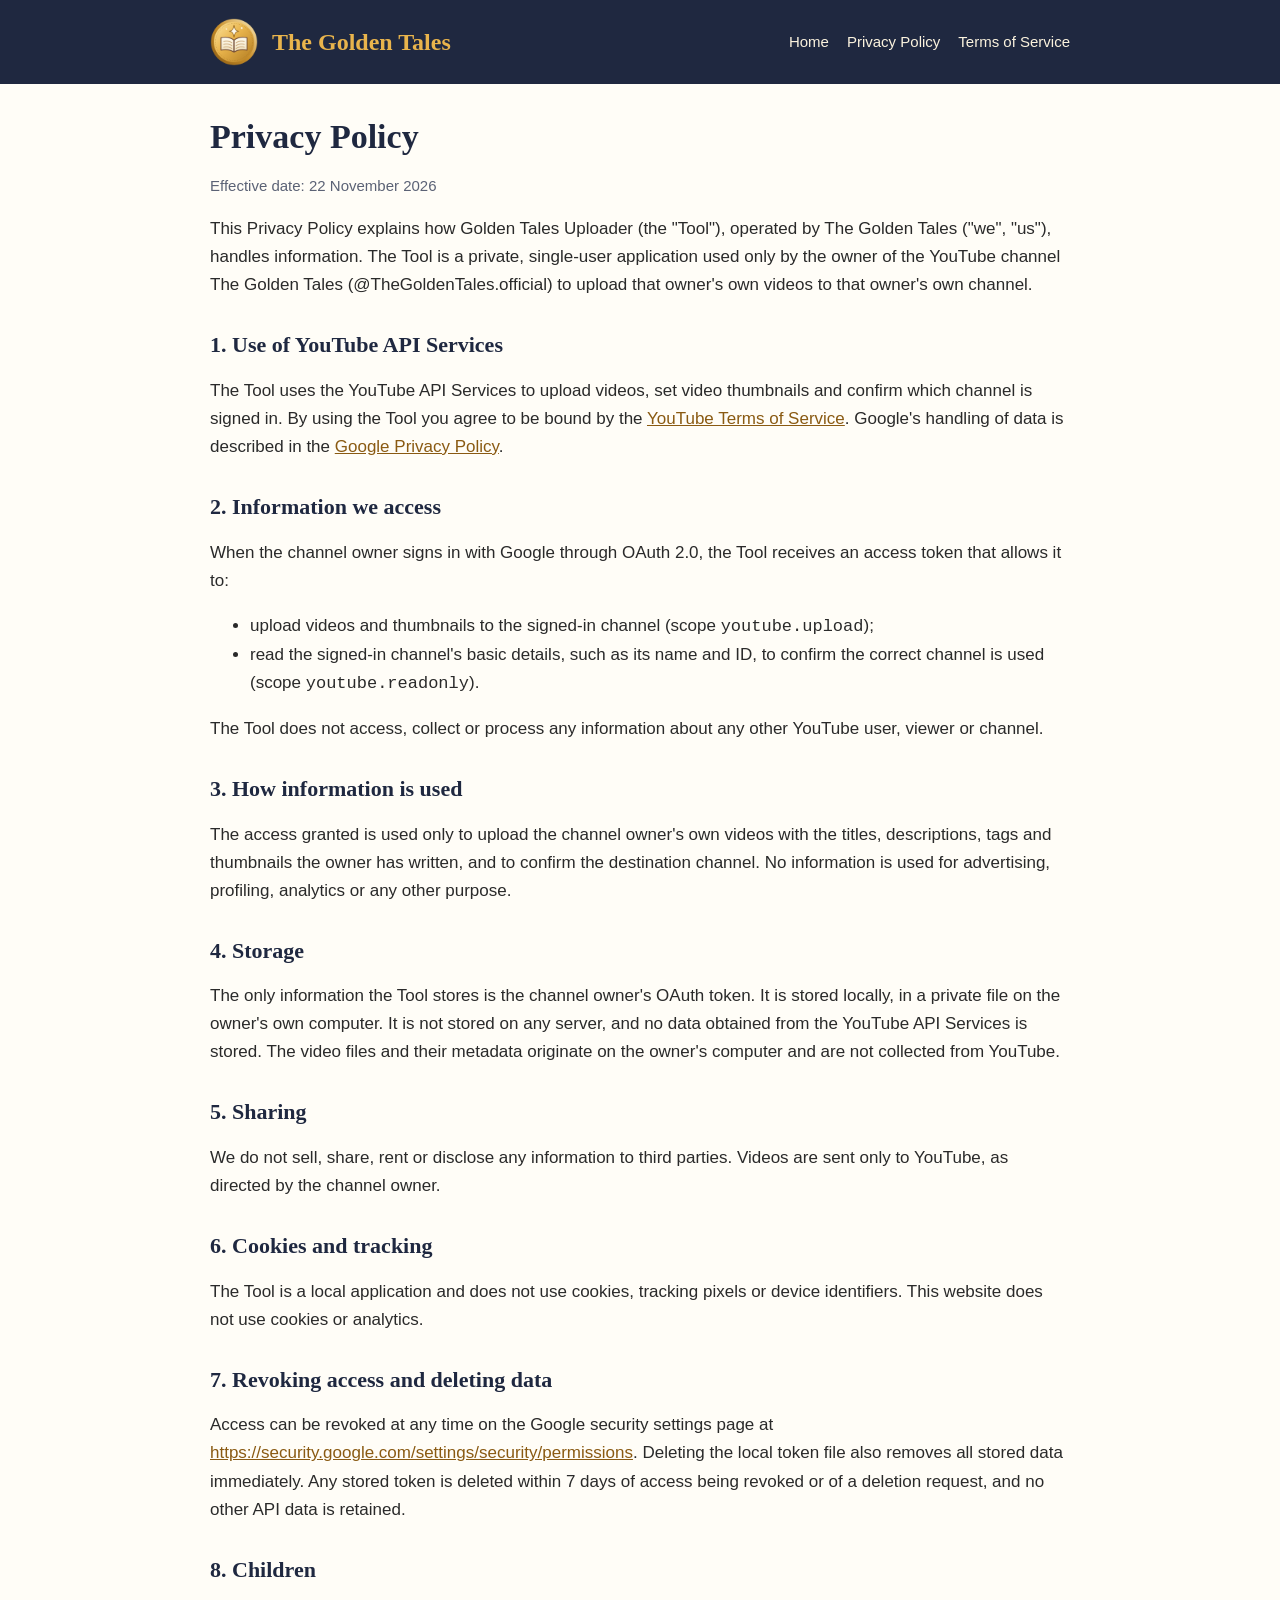
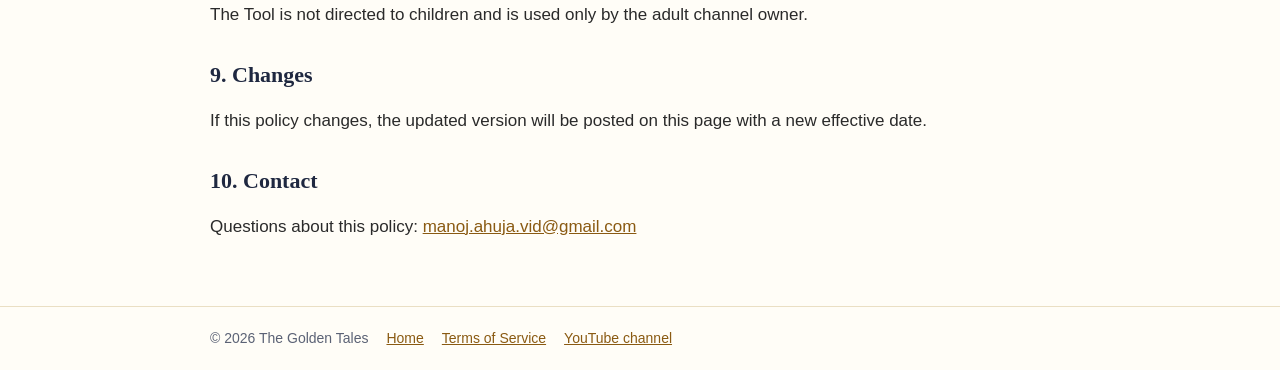
==== privacy.html @ b68bb93e "The Golden Tales website: home, privacy policy, terms" ====
<!doctype html>
<html lang="en"><head>
<meta charset="utf-8"><meta name="viewport" content="width=device-width, initial-scale=1">
<title>Privacy Policy · The Golden Tales</title>
<link rel="icon" href="favicon.png"><link rel="stylesheet" href="style.css">
</head><body>
<header><div class="wrap">
  <img src="logo.png" alt="The Golden Tales logo"><a class="name" href="index.html">The Golden Tales</a>
  <nav><a href="index.html">Home</a><a href="privacy.html">Privacy Policy</a><a href="terms.html">Terms of Service</a></nav>
</div></header>
<main><div class="wrap">
  <h1>Privacy Policy</h1>
  <p class="meta">Effective date: 22 November 2026</p>

  <p>This Privacy Policy explains how Golden Tales Uploader (the "Tool"), operated by The Golden Tales ("we", "us"), handles information. The Tool is a private, single-user application used only by the owner of the YouTube channel The Golden Tales (@TheGoldenTales.official) to upload that owner's own videos to that owner's own channel.</p>

  <h2>1. Use of YouTube API Services</h2>
  <p>The Tool uses the YouTube API Services to upload videos, set video thumbnails and confirm which channel is signed in. By using the Tool you agree to be bound by the <a href="https://www.youtube.com/t/terms">YouTube Terms of Service</a>. Google's handling of data is described in the <a href="https://policies.google.com/privacy">Google Privacy Policy</a>.</p>

  <h2>2. Information we access</h2>
  <p>When the channel owner signs in with Google through OAuth 2.0, the Tool receives an access token that allows it to:</p>
  <ul>
    <li>upload videos and thumbnails to the signed-in channel (scope <code>youtube.upload</code>);</li>
    <li>read the signed-in channel's basic details, such as its name and ID, to confirm the correct channel is used (scope <code>youtube.readonly</code>).</li>
  </ul>
  <p>The Tool does not access, collect or process any information about any other YouTube user, viewer or channel.</p>

  <h2>3. How information is used</h2>
  <p>The access granted is used only to upload the channel owner's own videos with the titles, descriptions, tags and thumbnails the owner has written, and to confirm the destination channel. No information is used for advertising, profiling, analytics or any other purpose.</p>

  <h2>4. Storage</h2>
  <p>The only information the Tool stores is the channel owner's OAuth token. It is stored locally, in a private file on the owner's own computer. It is not stored on any server, and no data obtained from the YouTube API Services is stored. The video files and their metadata originate on the owner's computer and are not collected from YouTube.</p>

  <h2>5. Sharing</h2>
  <p>We do not sell, share, rent or disclose any information to third parties. Videos are sent only to YouTube, as directed by the channel owner.</p>

  <h2>6. Cookies and tracking</h2>
  <p>The Tool is a local application and does not use cookies, tracking pixels or device identifiers. This website does not use cookies or analytics.</p>

  <h2>7. Revoking access and deleting data</h2>
  <p>Access can be revoked at any time on the Google security settings page at <a href="https://security.google.com/settings/security/permissions">https://security.google.com/settings/security/permissions</a>. Deleting the local token file also removes all stored data immediately. Any stored token is deleted within 7 days of access being revoked or of a deletion request, and no other API data is retained.</p>

  <h2>8. Children</h2>
  <p>The Tool is not directed to children and is used only by the adult channel owner.</p>

  <h2>9. Changes</h2>
  <p>If this policy changes, the updated version will be posted on this page with a new effective date.</p>

  <h2>10. Contact</h2>
  <p>Questions about this policy: <a href="mailto:manoj.ahuja.vid@gmail.com">manoj.ahuja.vid@gmail.com</a></p>
</div></main>
<footer><div class="wrap">
  <span>&copy; 2026 The Golden Tales</span>
  <a href="index.html">Home</a><a href="terms.html">Terms of Service</a>
  <a href="https://www.youtube.com/@TheGoldenTales.official">YouTube channel</a>
</div></footer>
</body></html>
---- style.css ----
:root { --navy:#1F2840; --gold:#E9B44C; --cream:#FBF3DE; --ink:#2A2A2A; --muted:#5B6275; }
* { box-sizing: border-box; }
body { margin: 0; font: 17px/1.65 "Noto Sans", -apple-system, "Segoe UI", Roboto, sans-serif; color: var(--ink); background: #FFFDF7; }
a { color: #8A5A12; }
header { background: var(--navy); color: var(--cream); padding: 18px 16px; }
header .wrap { display: flex; align-items: center; gap: 14px; flex-wrap: wrap; }
header img { width: 48px; height: 48px; }
header .name { font: 700 24px/1.2 Georgia, "Noto Serif", serif; color: var(--gold); text-decoration: none; }
nav { margin-left: auto; display: flex; gap: 18px; flex-wrap: wrap; }
nav a { color: var(--cream); text-decoration: none; font-size: 15px; }
nav a:hover { color: var(--gold); }
.wrap { max-width: 860px; margin: 0 auto; }
main { padding: 32px 16px 48px; }
h1 { font: 700 34px/1.25 Georgia, "Noto Serif", serif; color: var(--navy); margin: 0 0 8px; }
h2 { font: 700 22px/1.3 Georgia, "Noto Serif", serif; color: var(--navy); margin: 32px 0 8px; }
.hero { text-align: center; padding: 24px 0 8px; }
.hero img { width: 128px; height: 128px; }
.tagline { color: var(--muted); font-size: 19px; margin: 0 0 24px; }
.btn { display: inline-block; background: #C4302B; color: #fff; text-decoration: none; padding: 12px 22px; border-radius: 8px; font-weight: 700; }
.btn:hover { background: #A52622; }
.card { background: #fff; border: 1px solid #EADFC4; border-radius: 12px; padding: 20px 22px; margin: 20px 0; }
.meta { color: var(--muted); font-size: 15px; }
footer { border-top: 1px solid #EADFC4; padding: 20px 16px; color: var(--muted); font-size: 14px; }
footer .wrap { display: flex; gap: 18px; flex-wrap: wrap; }
.card h2:first-child { margin-top: 0; }
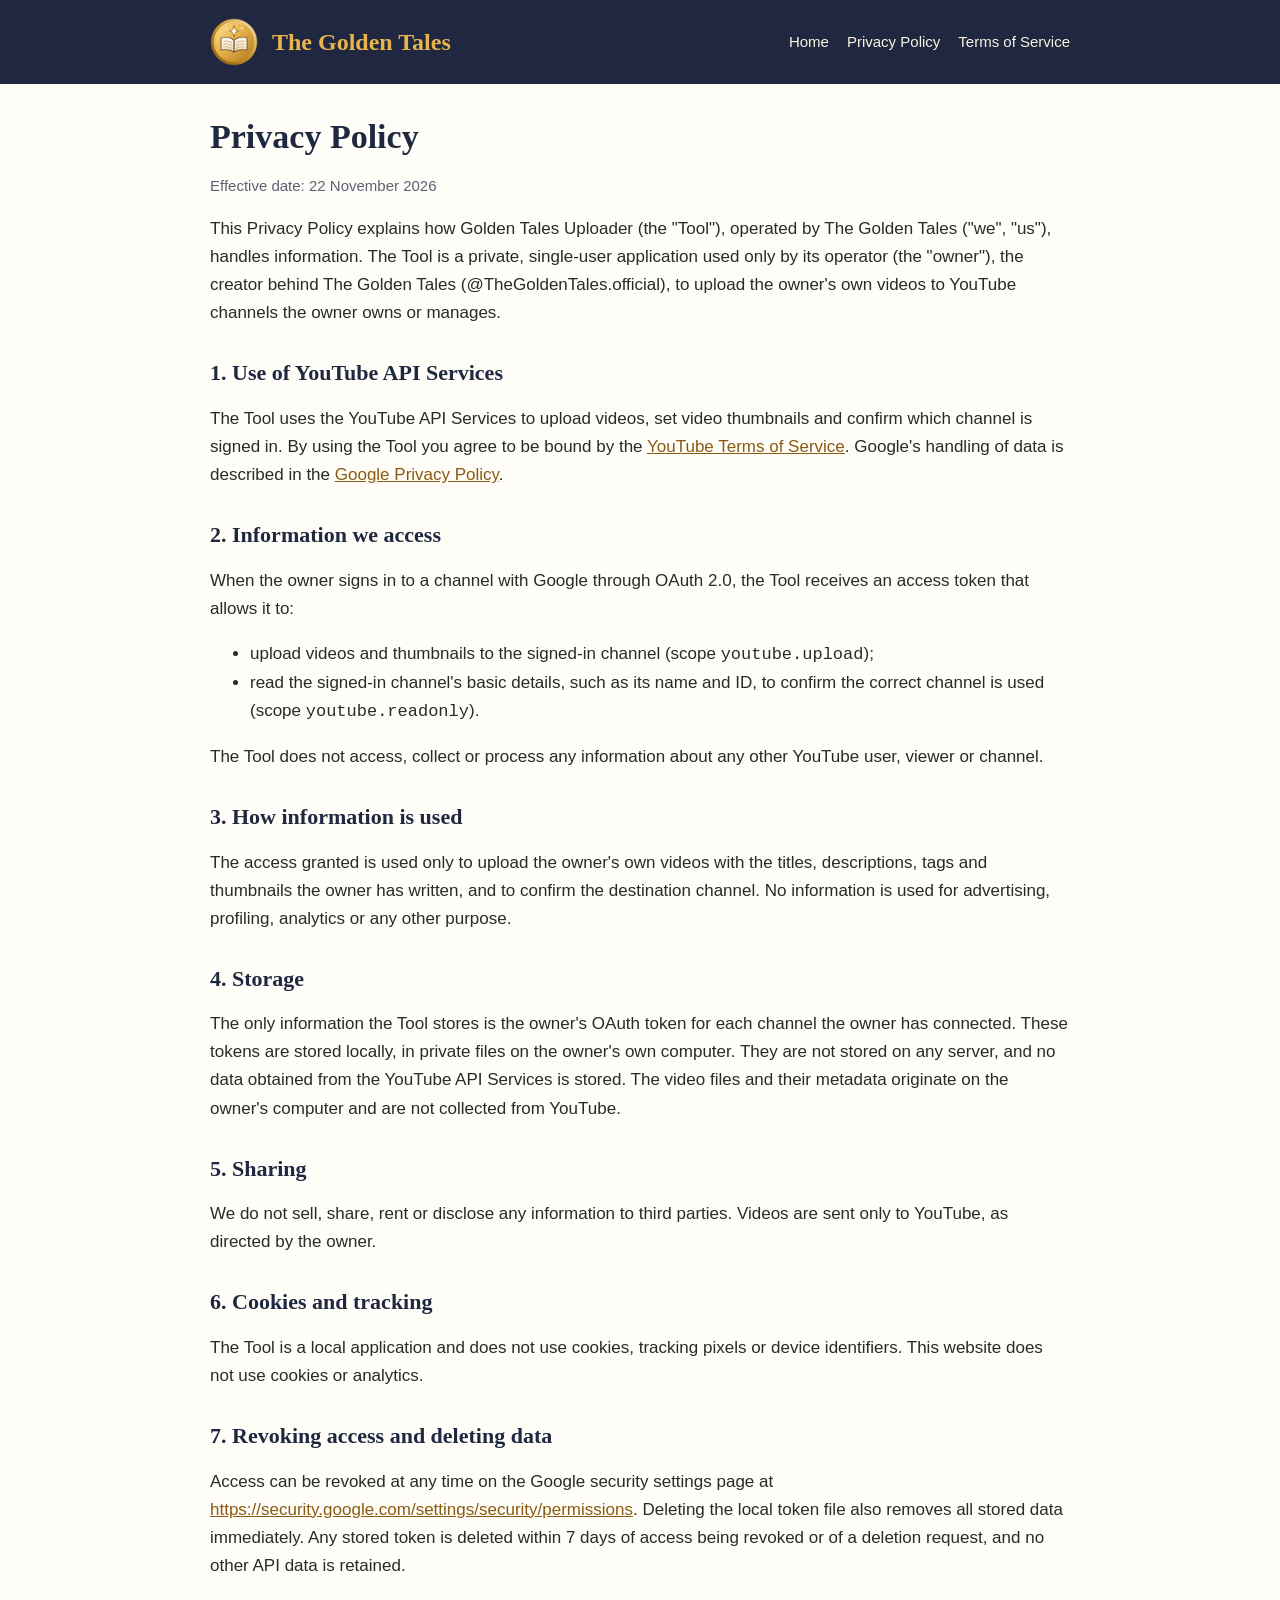
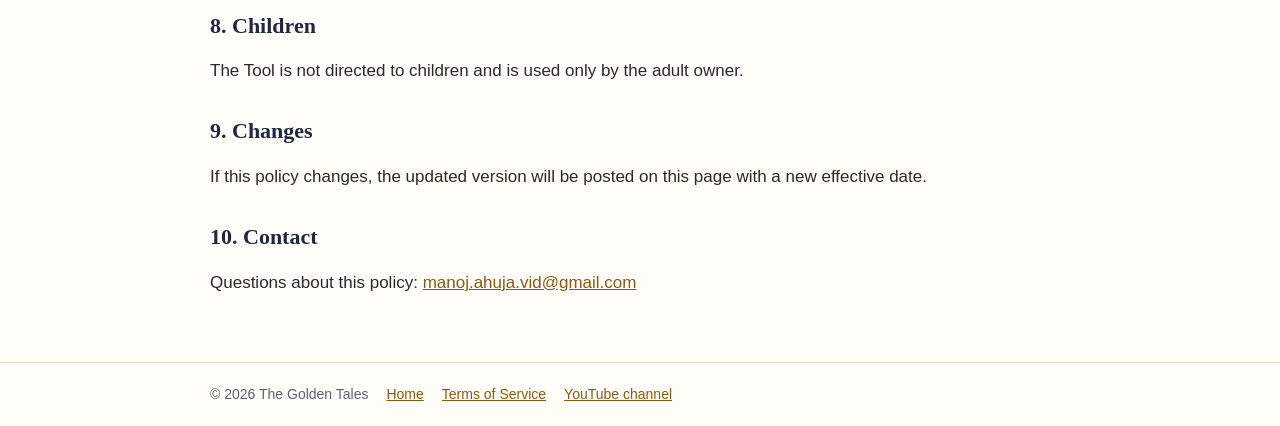
==== commit aa72489e: "Cover all channels the creator owns" ====
--- a/privacy.html
+++ b/privacy.html
@@ -12,13 +12,13 @@
   <h1>Privacy Policy</h1>
   <p class="meta">Effective date: 22 November 2026</p>
 
-  <p>This Privacy Policy explains how Golden Tales Uploader (the "Tool"), operated by The Golden Tales ("we", "us"), handles information. The Tool is a private, single-user application used only by the owner of the YouTube channel The Golden Tales (@TheGoldenTales.official) to upload that owner's own videos to that owner's own channel.</p>
+  <p>This Privacy Policy explains how Golden Tales Uploader (the "Tool"), operated by The Golden Tales ("we", "us"), handles information. The Tool is a private, single-user application used only by its operator (the "owner"), the creator behind The Golden Tales (@TheGoldenTales.official), to upload the owner's own videos to YouTube channels the owner owns or manages.</p>
 
   <h2>1. Use of YouTube API Services</h2>
   <p>The Tool uses the YouTube API Services to upload videos, set video thumbnails and confirm which channel is signed in. By using the Tool you agree to be bound by the <a href="https://www.youtube.com/t/terms">YouTube Terms of Service</a>. Google's handling of data is described in the <a href="https://policies.google.com/privacy">Google Privacy Policy</a>.</p>
 
   <h2>2. Information we access</h2>
-  <p>When the channel owner signs in with Google through OAuth 2.0, the Tool receives an access token that allows it to:</p>
+  <p>When the owner signs in to a channel with Google through OAuth 2.0, the Tool receives an access token that allows it to:</p>
   <ul>
     <li>upload videos and thumbnails to the signed-in channel (scope <code>youtube.upload</code>);</li>
     <li>read the signed-in channel's basic details, such as its name and ID, to confirm the correct channel is used (scope <code>youtube.readonly</code>).</li>
@@ -26,13 +26,13 @@
   <p>The Tool does not access, collect or process any information about any other YouTube user, viewer or channel.</p>
 
   <h2>3. How information is used</h2>
-  <p>The access granted is used only to upload the channel owner's own videos with the titles, descriptions, tags and thumbnails the owner has written, and to confirm the destination channel. No information is used for advertising, profiling, analytics or any other purpose.</p>
+  <p>The access granted is used only to upload the owner's own videos with the titles, descriptions, tags and thumbnails the owner has written, and to confirm the destination channel. No information is used for advertising, profiling, analytics or any other purpose.</p>
 
   <h2>4. Storage</h2>
-  <p>The only information the Tool stores is the channel owner's OAuth token. It is stored locally, in a private file on the owner's own computer. It is not stored on any server, and no data obtained from the YouTube API Services is stored. The video files and their metadata originate on the owner's computer and are not collected from YouTube.</p>
+  <p>The only information the Tool stores is the owner's OAuth token for each channel the owner has connected. These tokens are stored locally, in private files on the owner's own computer. They are not stored on any server, and no data obtained from the YouTube API Services is stored. The video files and their metadata originate on the owner's computer and are not collected from YouTube.</p>
 
   <h2>5. Sharing</h2>
-  <p>We do not sell, share, rent or disclose any information to third parties. Videos are sent only to YouTube, as directed by the channel owner.</p>
+  <p>We do not sell, share, rent or disclose any information to third parties. Videos are sent only to YouTube, as directed by the owner.</p>
 
   <h2>6. Cookies and tracking</h2>
   <p>The Tool is a local application and does not use cookies, tracking pixels or device identifiers. This website does not use cookies or analytics.</p>
@@ -41,7 +41,7 @@
   <p>Access can be revoked at any time on the Google security settings page at <a href="https://security.google.com/settings/security/permissions">https://security.google.com/settings/security/permissions</a>. Deleting the local token file also removes all stored data immediately. Any stored token is deleted within 7 days of access being revoked or of a deletion request, and no other API data is retained.</p>
 
   <h2>8. Children</h2>
-  <p>The Tool is not directed to children and is used only by the adult channel owner.</p>
+  <p>The Tool is not directed to children and is used only by the adult owner.</p>
 
   <h2>9. Changes</h2>
   <p>If this policy changes, the updated version will be posted on this page with a new effective date.</p>
